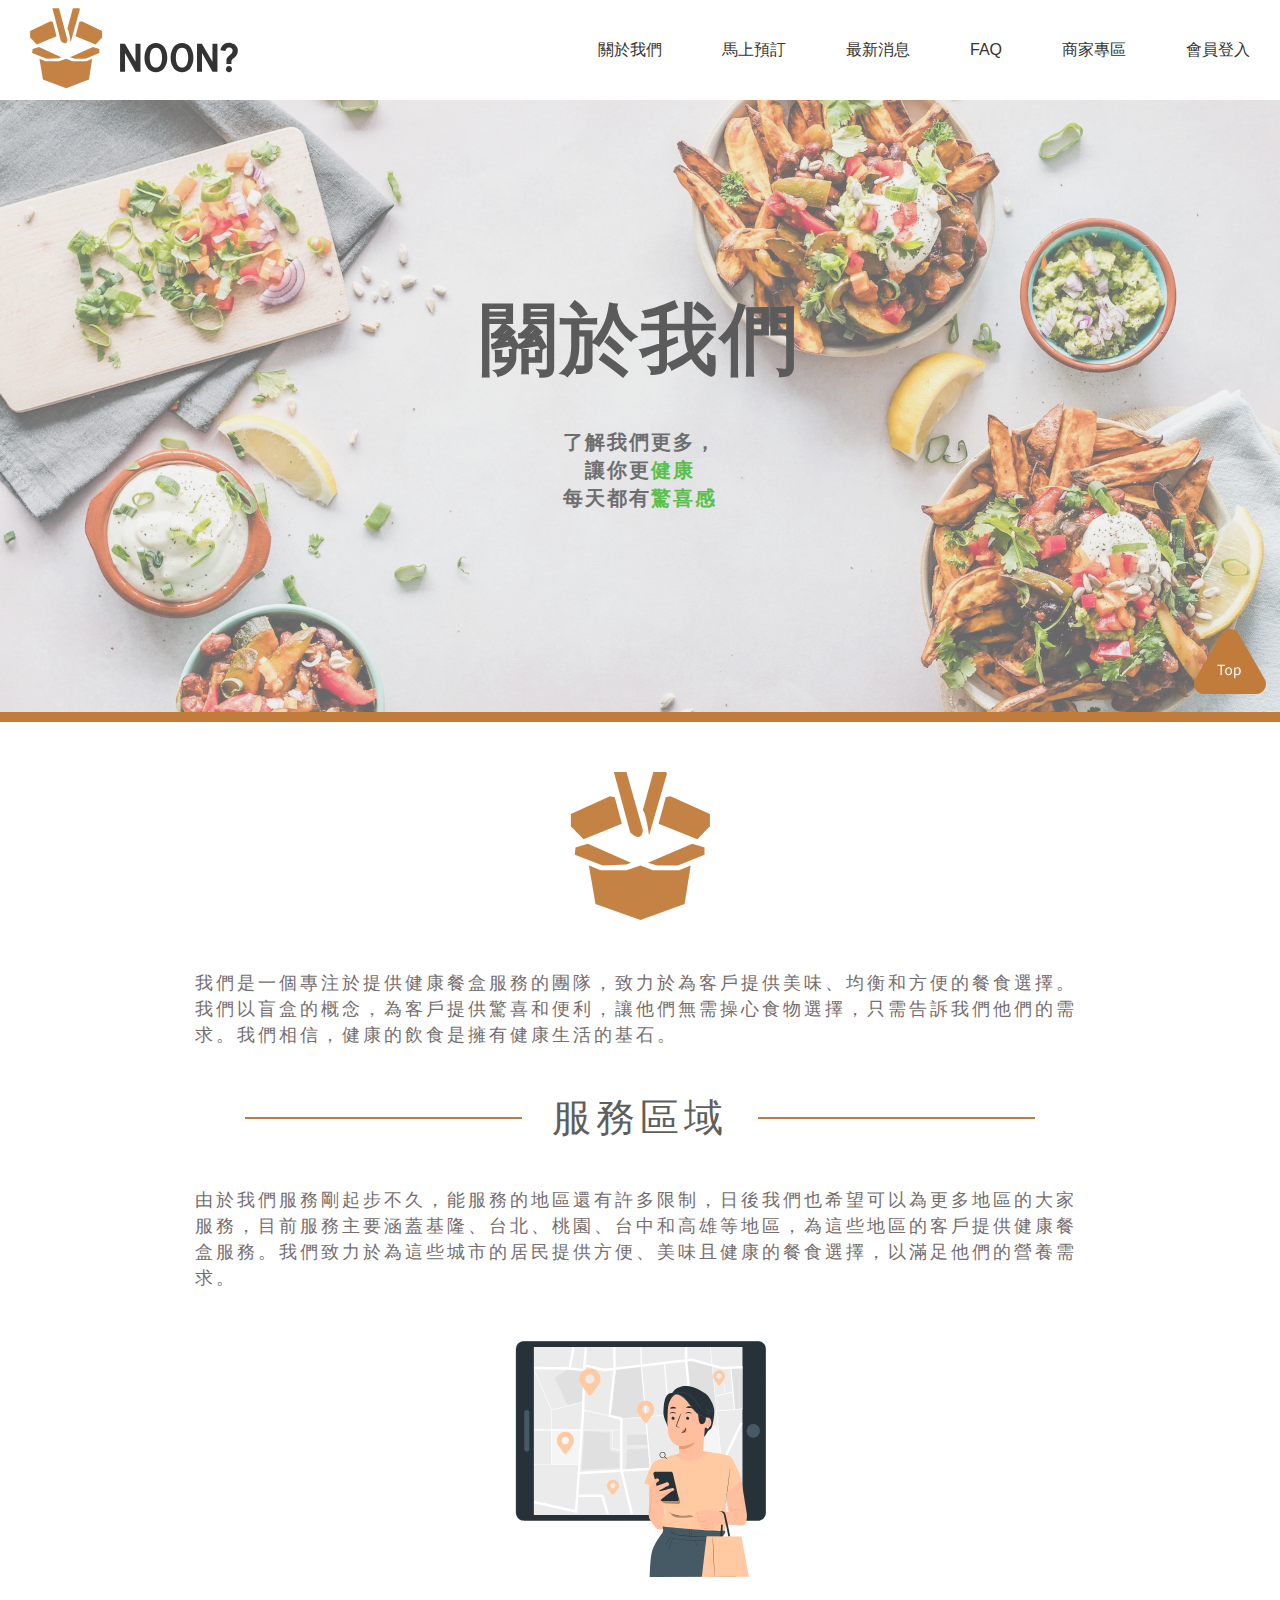
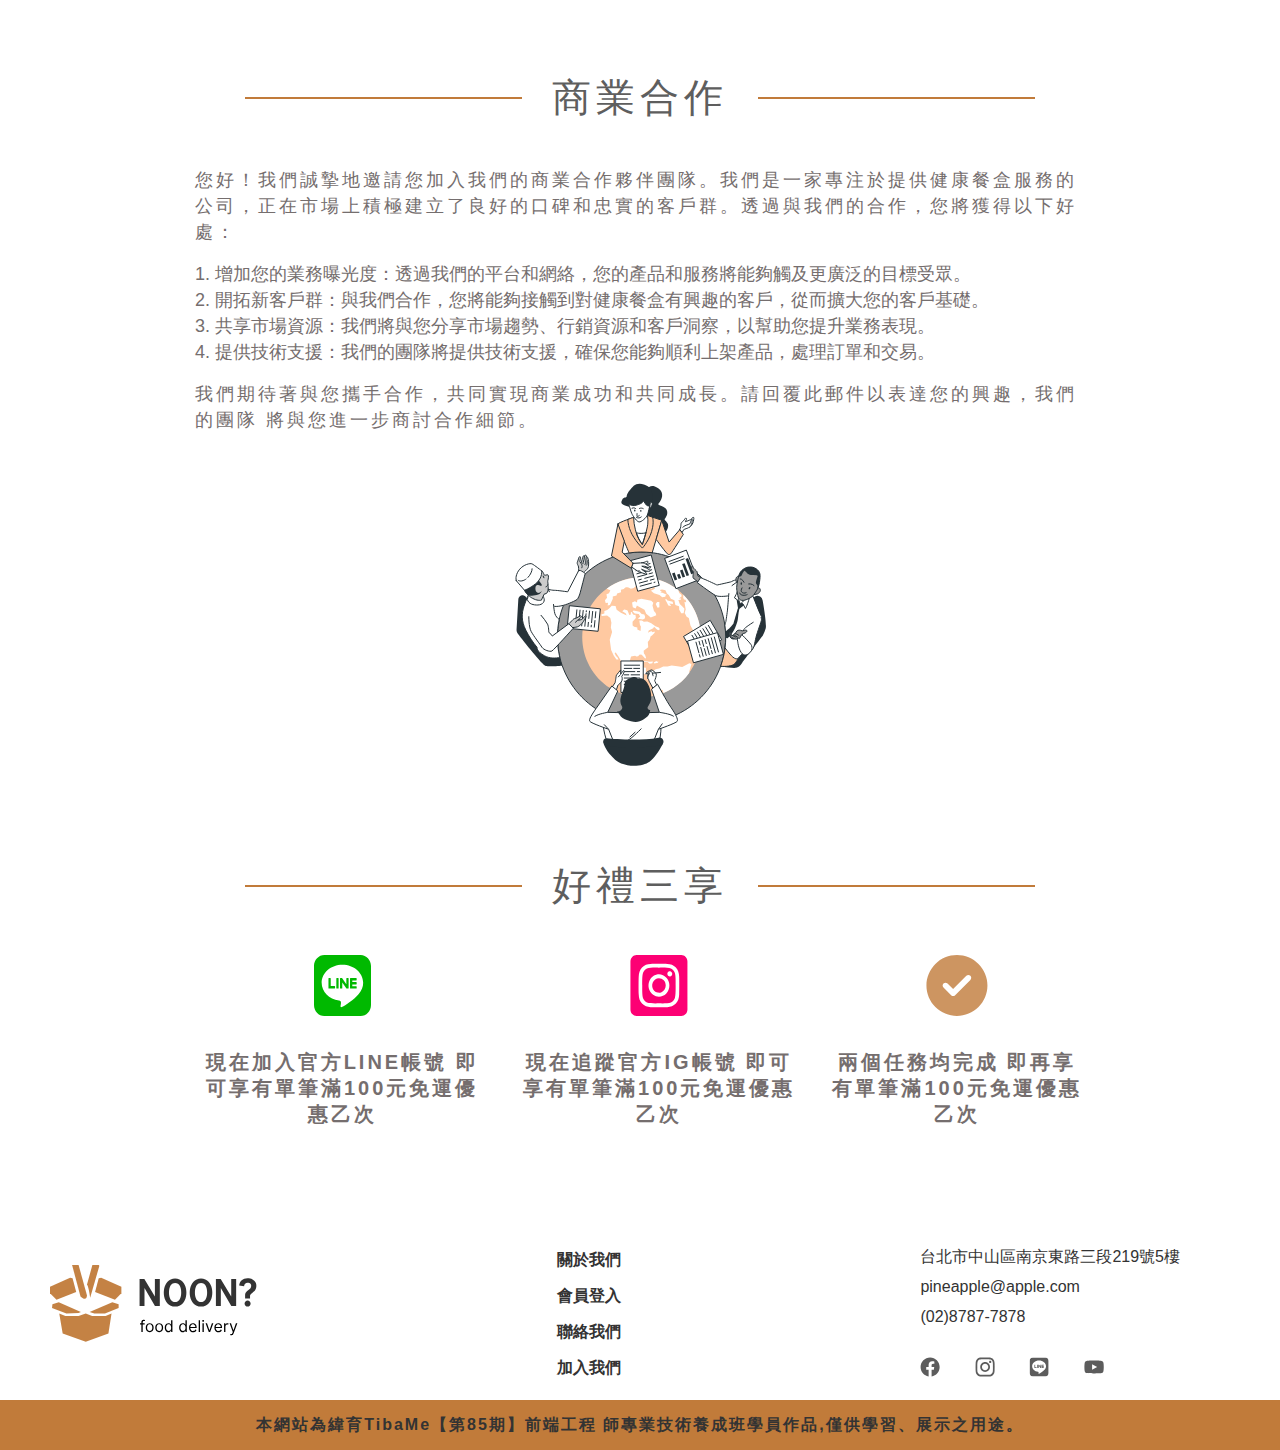
==== aboutus.html @ 1c85e72e "0707RWD" ====
<!DOCTYPE html>
<html lang="en">
  <head>
    <meta charset="UTF-8" />
    <meta name="viewport" content="width=device-width, initial-scale=1.0" />
    <title>NOON｜about us</title>
    <link
      href="https://fonts.googleapis.com/css2?family=Noto+Sans+TC&display=swap"
      rel="stylesheet"
    />
    <link
      rel="stylesheet"
      href="https://cdnjs.cloudflare.com/ajax/libs/font-awesome/6.4.0/css/all.min.css"
    />
    <link rel="shortcut icon" href="./pic/mark.png" />
    <link rel="bookmark" href="./pic/mark.png" />
    <link rel="stylesheet" href="./css/about.css" />
    <link rel="stylesheet" href="./css/universal.css" />
  </head>
  <body>
    <!-- 上欄位 -->
    <header>
      <div class="top">
        <a href="./index.html"><img src="./pic/LOGO3.svg" alt="" /></a>

        <ul>
          <li><a href="./aboutus.html">關於我們</a></li>
          <li><a href="./book.html">馬上預訂</a></li>
          <li><a href="./news.html">最新消息</a></li>
          <li><a href="./faq.html">FAQ</a></li>
          <li><a href="./MerchantZone.html">商家專區</a></li>
          <li><a href="#">會員登入</a></li>
        </ul>

        <!-- 漢堡 -->
        <div class="hamburger_line"></div>
      </div>
    </header>
    <!-- TOP fixed -->
    <div class="topFixed">
      <img src="./pic/TOP.svg" alt="" />
    </div>

    <!-- 中間大圖 -->
    <section class="bigpic">
      <div class="homebig">
        <h1>關於我們</h1>
        <p>
          了解我們更多，<br />讓你更<span>健康</span><br />每天都有<span
            >驚喜感</span
          >
        </p>
        <div class="filter"></div>
      </div>
    </section>
    <div class="line"></div>

    <!-- main -->
    <div class="main">
      <section class="midLogo">
        <img src="./pic/aboutmidlogo.svg" alt="" />
      </section>

      <p>
        我們是一個專注於提供健康餐盒服務的團隊，致力於為客戶提供美味、均衡和方便的餐食選擇。我們以盲盒的概念，為客戶提供驚喜和便利，讓他們無需操心食物選擇，只需告訴我們他們的需求。我們相信，健康的飲食是擁有健康生活的基石。
      </p>

      <!-- 服務區域  -->
      <div class="title">
        <h2>服務區域</h2>
      </div>

      <p>
        由於我們服務剛起步不久，能服務的地區還有許多限制，日後我們也希望可以為更多地區的大家服務，目前服務主要涵蓋基隆、台北、桃園、台中和高雄等地區，為這些地區的客戶提供健康餐盒服務。我們致力於為這些城市的居民提供方便、美味且健康的餐食選擇，以滿足他們的營養需求。
      </p>
      <div class="service">
        <img src="./pic/服務區域.svg" alt="" />
      </div>

      <!-- 商業合作  -->
      <div class="title">
        <h2>商業合作</h2>
      </div>

      <p>
        您好！我們誠摯地邀請您加入我們的商業合作夥伴團隊。我們是一家專注於提供健康餐盒服務的公司，正在市場上積極建立了良好的口碑和忠實的客戶群。透過與我們的合作，您將獲得以下好處：
      </p>
      <br />
      <ol>
        <li>
          增加您的業務曝光度：透過我們的平台和網絡，您的產品和服務將能夠觸及更廣泛的目標受眾。
        </li>
        <li>
          開拓新客戶群：與我們合作，您將能夠接觸到對健康餐盒有興趣的客戶，從而擴大您的客戶基礎。
        </li>
        <li>
          共享市場資源：我們將與您分享市場趨勢、行銷資源和客戶洞察，以幫助您提升業務表現。
        </li>
        <li>
          提供技術支援：我們的團隊將提供技術支援，確保您能夠順利上架產品，處理訂單和交易。
        </li>
      </ol>
      <br />
      <p>
        我們期待著與您攜手合作，共同實現商業成功和共同成長。請回覆此郵件以表達您的興趣，我們的團隊
        將與您進一步商討合作細節。
      </p>

      <div class="service">
        <img src="./pic/商業合作.svg" alt="" />
      </div>

      <!-- 好禮三享 -->
      <div class="title">
        <h2>好禮三享</h2>
      </div>

      <div class="gift">
        <ul>
          <li>
            <img src="./pic/line3.svg" alt="" />
            <h6>現在加入官方LINE帳號 即可享有單筆滿100元免運優惠乙次</h6>
          </li>
          <li>
            <img src="./pic/ig3.svg" alt="" />
            <h6>現在追蹤官方IG帳號 即可享有單筆滿100元免運優惠乙次</h6>
          </li>
          <li>
            <img src="./pic/circle3.svg" alt="" />
            <h6>兩個任務均完成 即再享有單筆滿100元免運優惠乙次</h6>
          </li>
        </ul>
      </div>
    </div>

    <footer>
      <div class="foot">
        <img src="./pic/footerlogo.svg" alt="" />

        <nav>
          <ul>
            <li><a href="#">關於我們</a></li>
            <li><a href="#">會員登入</a></li>
            <li><a href="#">聯絡我們</a></li>
            <li><a href="#">加入我們</a></li>
          </ul>
        </nav>

        <div class="rthings">
          <h6>台北市中山區南京東路三段219號5樓</h6>
          <h6>pineapple@apple.com</h6>
          <h6>(02)8787-7878</h6>

          <section class="links">
            <a href="#"><img src="./pic/FB.svg" alt="facebook" /></a>
            <a href="#"><img src="./pic/IG.svg" alt="instagram" /></a>
            <a href="#"><img src="./pic/line .svg" alt="line" /></a>
            <a href="#"><img src="./pic/Youtube.svg" alt="youtube" /></a>
          </section>
        </div>
      </div>
    </footer>
    <div class="TibaMe">
      <p>
        本網站為緯育TibaMe【第85期】前端工程
        師專業技術養成班學員作品,僅供學習、展示之用途。
      </p>
    </div>

    <script src="./js/header.js"></script>
  </body>
</html>
---- css/about.css ----
@import url(reset.css);

/* -------------------------- 中間大圖 -------------------*/
.homebig {
  background: url(../pic/aboutusbigpic.jpg);
  width: 100%;
  height: 100%;
  background-position: center;
  background-size: cover;
  display: flex;
  flex-direction: column;
  justify-content: center;
  align-items: center;
  opacity: 0.8;
}

.bigpic {
  position: relative;
}

.filter {
  width: 100%;
  height: 100%;
  background-color: rgba(202, 202, 202, 0.3);
  position: absolute;
  z-index: -1;
}

.line {
  width: 100%;
  height: 10px;
  background-color: #c17b3a;
}

.bigpic h1 {
  font-size: 78px;
  font-weight: bold;
  color: #333;
  text-align: center;
  margin-bottom: 50px;
  letter-spacing: 2px;
  margin-top: 200px;
}

.bigpic p {
  color: #4b4b4b;
  font-size: 20px;
  font-weight: bold;
  text-align: center;
  letter-spacing: 2px;
  line-height: 1.4;
  margin-bottom: 200px;
}

.bigpic span {
  color: #32b121;
}

/* ------------------------------------- main ----------------------------------- */
.main {
  /* display: flex;
  flex-direction: column;
  align-items: center; */
  margin: 0 auto;
  max-width: 890px;
  padding: 0 20px;
}

/* .main ol {
  list-style-type: decimal;
} */

.main li {
  color: #756e6e;
  line-height: 26px;
  font-size: 18px;
  list-style: number inside;
}

.midLogo {
  display: flex;
  justify-content: center;
}

.midLogo img {
  margin: 50px 0;
}

.main p {
  font-size: 18px;
  color: #756e6e;
  letter-spacing: 3px;
  line-height: 26px;
}

.service {
  display: flex;
  justify-content: center;
}

.service img {
  margin: 50px;
}

.gift {
  margin-bottom: 100px;
}

.gift ul {
  display: flex;
}

.gift ul li {
  display: flex;
  flex-direction: column;
  justify-content: center;
  align-items: center;
}

.gift ul li:nth-child(2) {
  margin: 0 30px;
}

.gift ul li h6 {
  font-size: 20px;
  color: #756e6e;
  letter-spacing: 3px;
  text-align: center;
  line-height: 26px;
  margin-top: 33px;
  font-weight: bold;
}
---- css/universal.css ----
@import url(reset.css);

body {
  font-family: "NotoSansTC", sans-serif;
  box-sizing: border-box;
}

/* ----------------------- header ------------------------------- */
.top {
  display: flex;
  width: 100%;
  align-items: center;
  /* box-shadow: 10px 5px 5px rgba(59, 58, 58, 0.4); */
}

.top.active > ul {
  display: block;
}

.top img {
  margin: 8px 0px 8px 30px;
}

.top ul {
  display: flex;
  margin-left: auto;
  /* align-items: center; */
  line-height: 100px;
}

.top ul li a {
  text-decoration: none;
  display: block;
  color: #333;
  text-align: center;
  padding: 0 30px;
}

.top li:hover {
  background-color: rgba(193, 123, 58, 0.2);
}

.hamburger_line {
  width: 50px;
  height: 6px;
  background-color: #c17b3a;
  position: relative;
  border-radius: 5px;
  /* display: none; */
  cursor: pointer;
  display: none;
}

.hamburger_line::before,
.hamburger_line::after {
  content: "";
  position: absolute;
  width: 50px;
  height: 6px;
  border-radius: 5px;
  background-color: #c17b3a;
  transition: 0.5s;
}

.hamburger_line::before {
  top: -16px;
}

.hamburger_line::after {
  top: 16px;
}

/* 快速開始、精選商家、品牌故事、美味城市 標題 */

.title {
  position: relative;
}

h2 {
  font-size: 39px;
  color: #5e5e5e;
  margin: 50px;
  letter-spacing: 5px;
  text-align: center;
  display: flex;
  align-items: center;
  white-space: nowrap;
}

.title > h2::before {
  content: "";
  /* width: 270px; */
  height: 2px;
  background-color: #c17b3a;
  /* position: absolute;
  top: 30px;
  left: -250px; */
  margin: 0 30px 0 0;
  flex: 1 0 auto;
}

.title > h2::after {
  content: "";
  /* width: 270px; */
  height: 2px;
  background-color: #c17b3a;
  /* position: absolute;
  top: 30px;
  right: -250px; */
  margin-left: 30px;
  flex: 1 0 auto;
}

/* ---------------------------- footer ---------------------------- */
.foot {
  display: flex;
  width: 100%;
  position: relative;
  box-sizing: border-box;
  justify-content: space-between;
  align-items: center;
  margin-bottom: 20px;
}

.foot > img {
  width: 207px;
  margin-left: 50px;
}

nav {
  display: flex;
  /* flex-direction: column; */
}

nav ul {
  display: flex;
  flex-direction: column;
  /* width: 100%; */
}

nav ul li {
  flex-grow: 1;
  text-align: center;
  padding-top: 20px;
}

nav p {
  color: #333;
}

nav a {
  text-decoration: none;
  color: #333;
  font-size: 16px;
  font-weight: bold;
}

.rthings {
  box-sizing: border-box;
  padding-top: 20px;
  margin-right: 100px;
}

.rthings h6 {
  font-size: 16px;
  /* width: 235px; */
  line-height: 20px;
  color: #333;
  padding-bottom: 10px;
}

.links img {
  width: 20px;
  height: 20px;
  margin-top: 20px;
  padding-right: 30px;
}

.link img:last-child {
  width: 30px;
  height: 20px;
}

/* --------------------------------- TibaMe --------------------------------------- */
.TibaMe {
  text-align: center;
  background-color: #c17b3a;
  line-height: 50px;
  color: #333;
  letter-spacing: 2px;
  font-weight: bold;
}
/* ---------------------------------- TOP fixed ----------------------------------- */
.topFixed {
  position: relative;
}

.topFixed img {
  position: fixed;
  right: 0;
  bottom: 20%;
  z-index: 2;
  width: 100px;
  cursor: pointer;
}

/* RWD */
@media screen and (max-width: 1200px) {
  /* ============================ header ================================ */
  .top > ul {
    display: none;
    flex-direction: column;
    position: absolute;
    background-color: white;
    z-index: 3;
    top: 100px;
    width: 100%;
    font-size: 20px;
    letter-spacing: 3px;
  }

  .top {
    justify-content: space-between;
  }

  .hamburger_line {
    display: block;
    margin: 40px;
  }
}
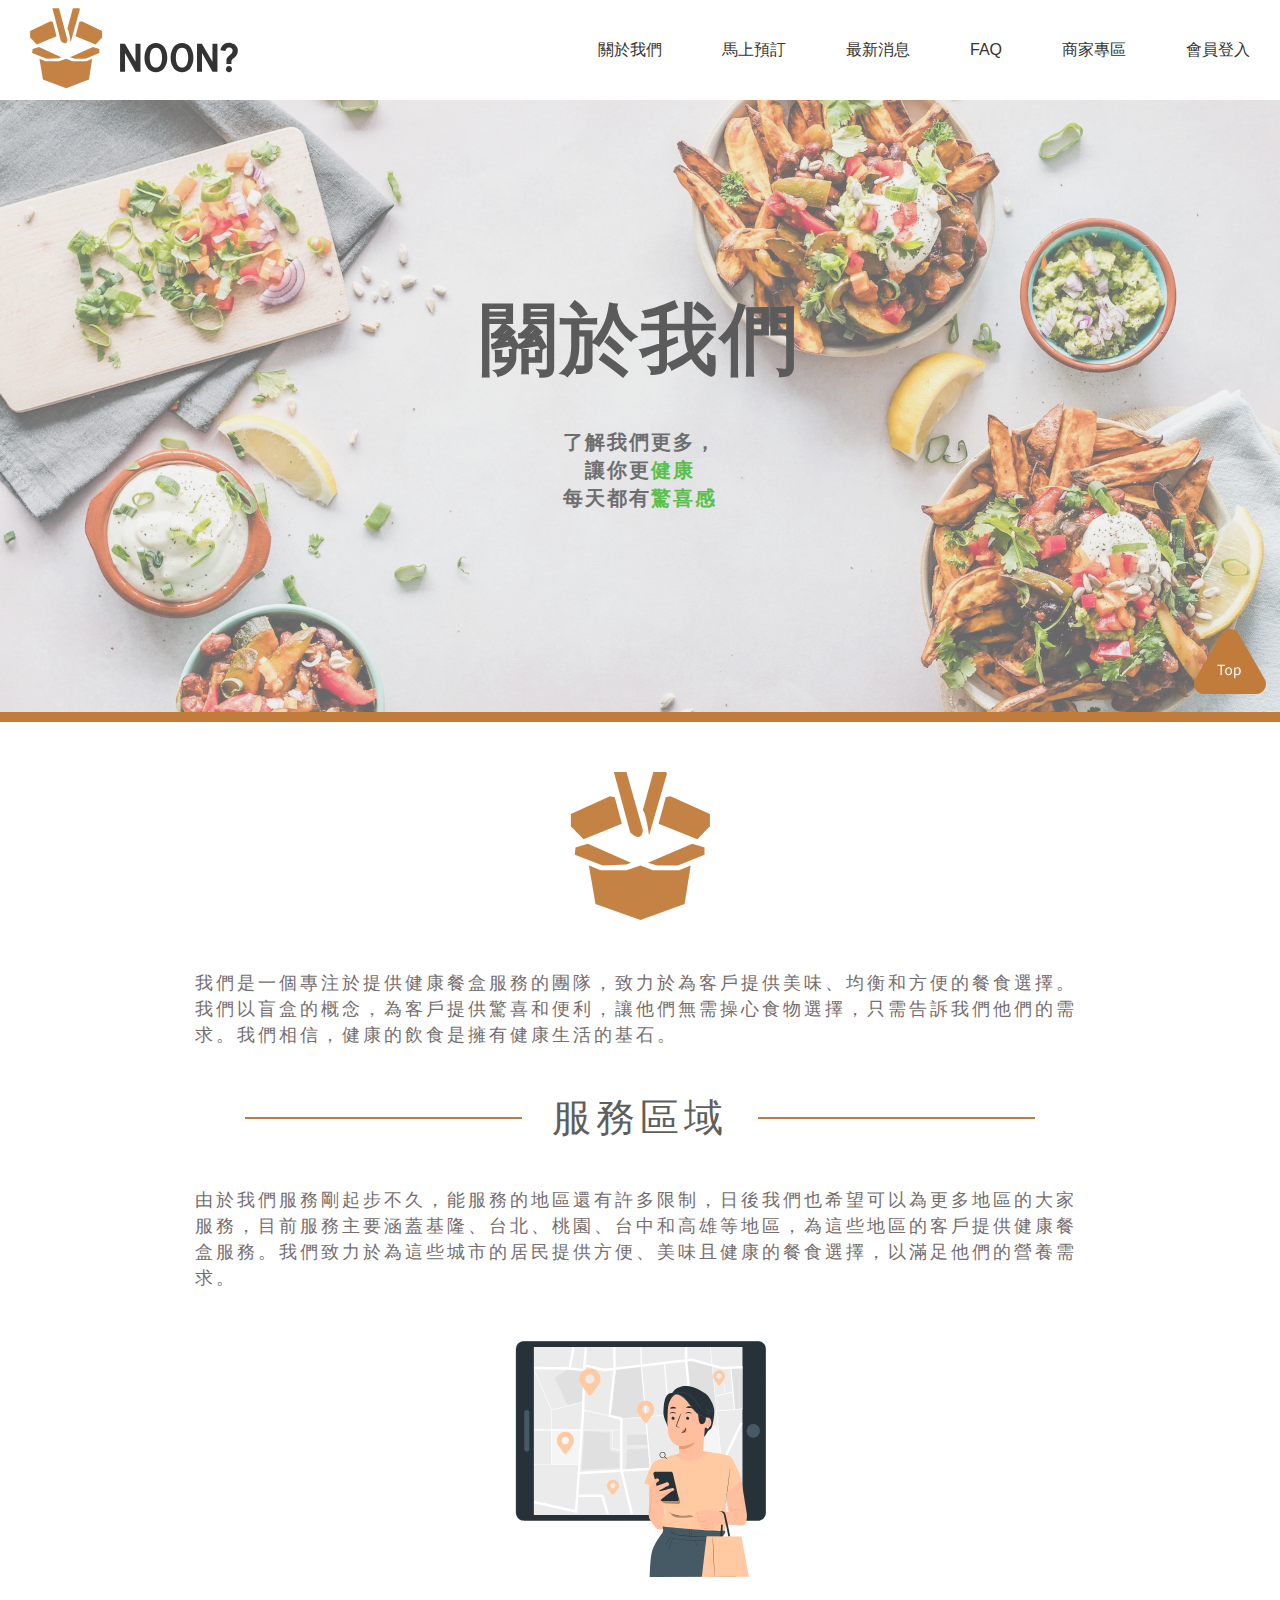
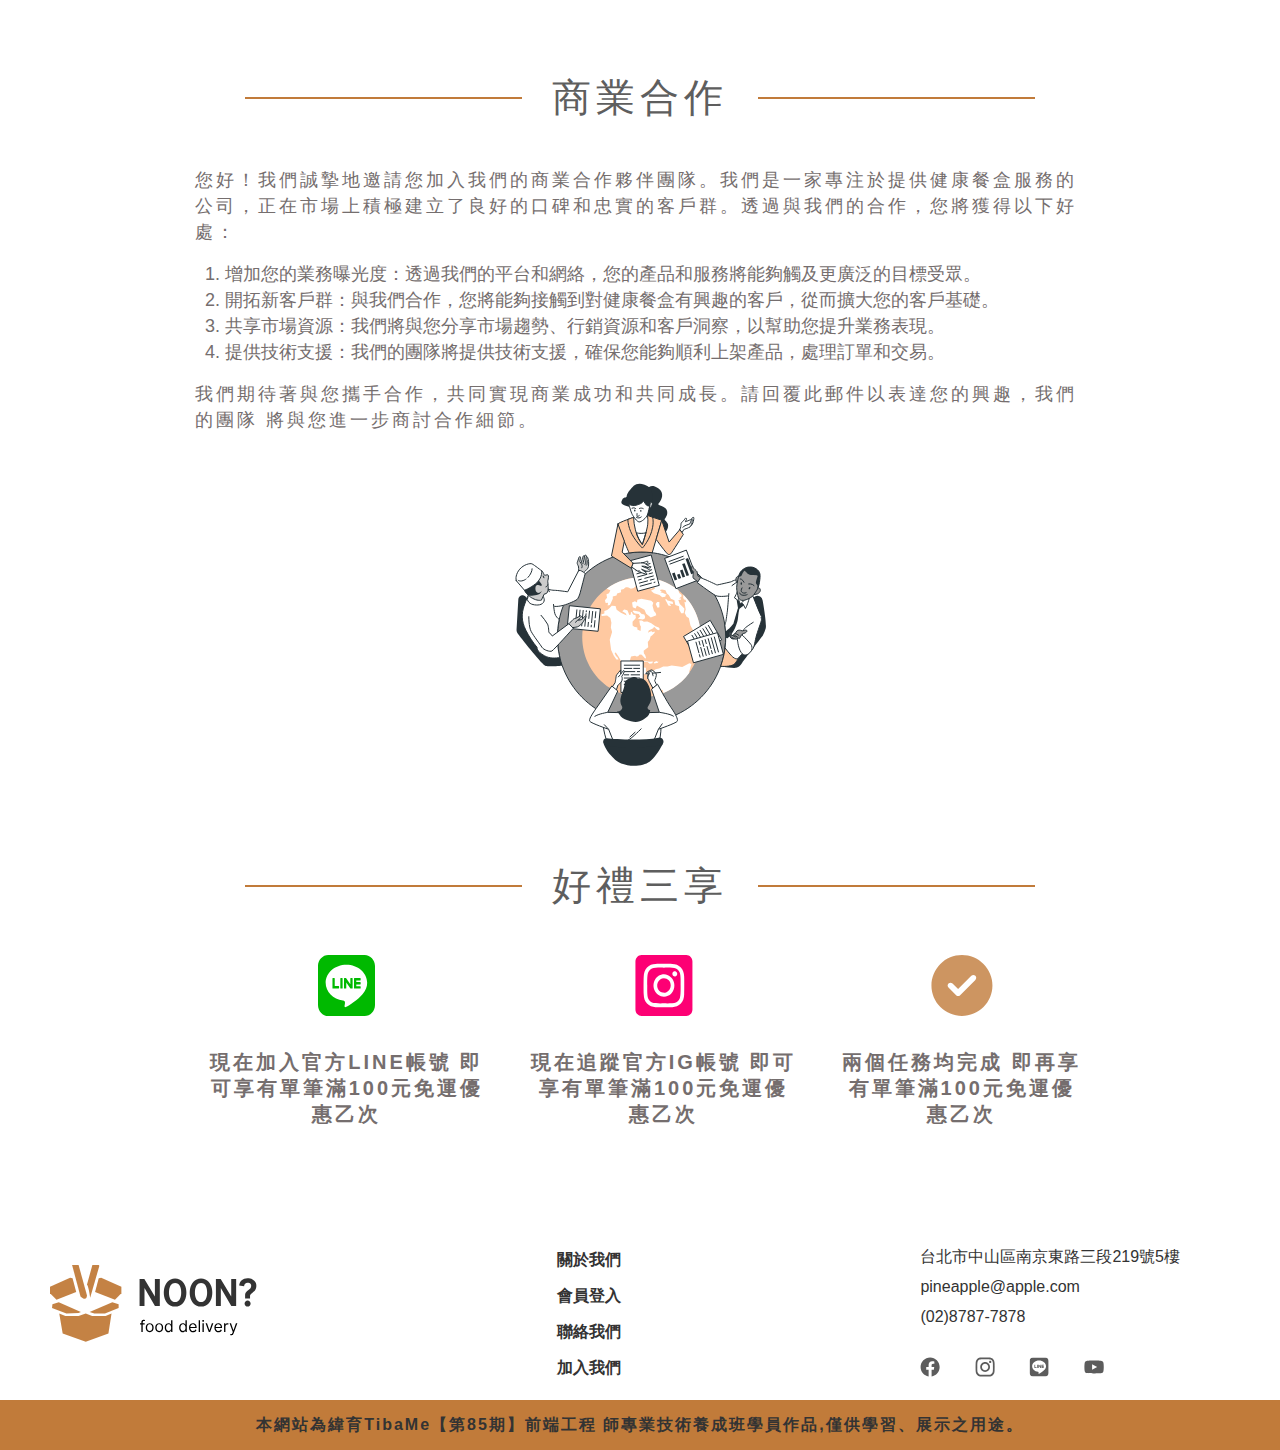
==== commit 11e3c39e: "0708 rwd fixed" ====
--- a/aboutus.html
+++ b/aboutus.html
@@ -33,7 +33,9 @@
         </ul>
 
         <!-- 漢堡 -->
-        <div class="hamburger_line"></div>
+        <div class="hamburger">
+          <div class="hamburger_line"></div>
+        </div>
       </div>
     </header>
     <!-- TOP fixed -->
@@ -167,6 +169,7 @@
       </p>
     </div>
 
+    <script src="https://code.jquery.com/jquery-3.6.0.min.js"></script>
     <script src="./js/header.js"></script>
   </body>
 </html>
--- a/css/about.css
+++ b/css/about.css
@@ -75,6 +75,7 @@
   line-height: 26px;
   font-size: 18px;
   list-style: number inside;
+  padding-left: 10px;
 }
 
 .midLogo {
--- a/css/universal.css
+++ b/css/universal.css
@@ -15,6 +15,7 @@
 
 .top.active > ul {
   display: block;
+  transition: all 2s;
 }
 
 .top img {
@@ -38,6 +39,13 @@
 
 .top li:hover {
   background-color: rgba(193, 123, 58, 0.2);
+}
+
+.hamburger {
+  cursor: pointer;
+  width: 50px;
+  height: 50px;
+  display: none;
 }
 
 .hamburger_line {
@@ -223,8 +231,69 @@
     justify-content: space-between;
   }
 
+  .hamburger {
+    display: block;
+    margin-right: 20px;
+  }
+
   .hamburger_line {
     display: block;
-    margin: 40px;
-  }
-}
+    top: 20px;
+  }
+}
+
+@media screen and (max-width: 768px) {
+  /* ======================== footer ===================================== */
+  nav {
+    display: none;
+  }
+
+  .rthings {
+    margin-right: 20px;
+  }
+}
+
+@media screen and (max-width: 430px) {
+  /* ======================== 中間大圖 ===================================== */
+  .homebig {
+    padding: 0 10px;
+    box-sizing: border-box;
+  }
+  /* ======================== footer ===================================== */
+  .foot img {
+    margin-left: 20px;
+  }
+
+  .rthings {
+    padding: 0;
+    margin-right: 0;
+  }
+
+  .rthings h6 {
+    display: none;
+  }
+
+  .foot {
+    display: flex;
+    flex-direction: column;
+    margin-top: 30px;
+  }
+
+  .links a img {
+    width: 40px;
+    height: 40px;
+  }
+
+  .title > h2::before,
+  .title > h2::after {
+    display: none;
+  }
+
+  .title > h2 {
+    text-align: center;
+    display: block;
+    background-color: #fff2e5;
+    padding: 20px;
+    border-radius: 8px;
+  }
+}
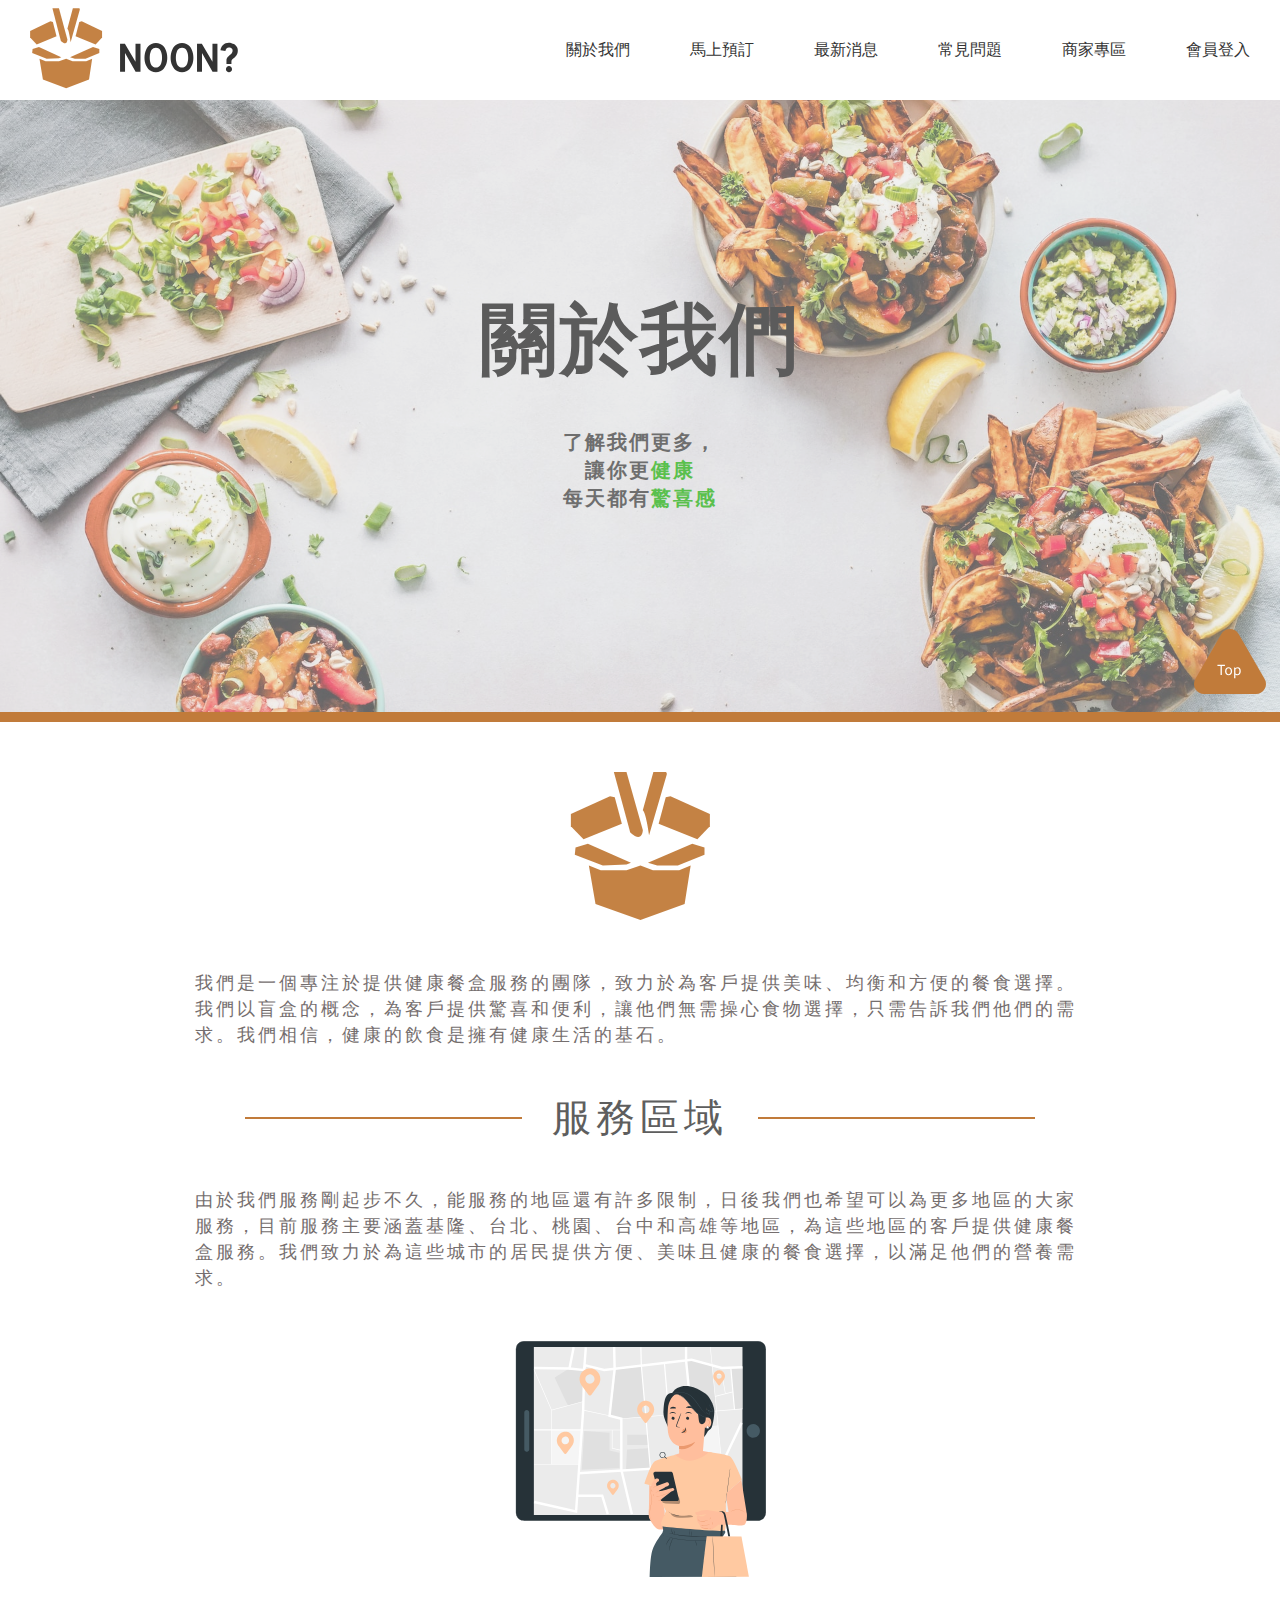
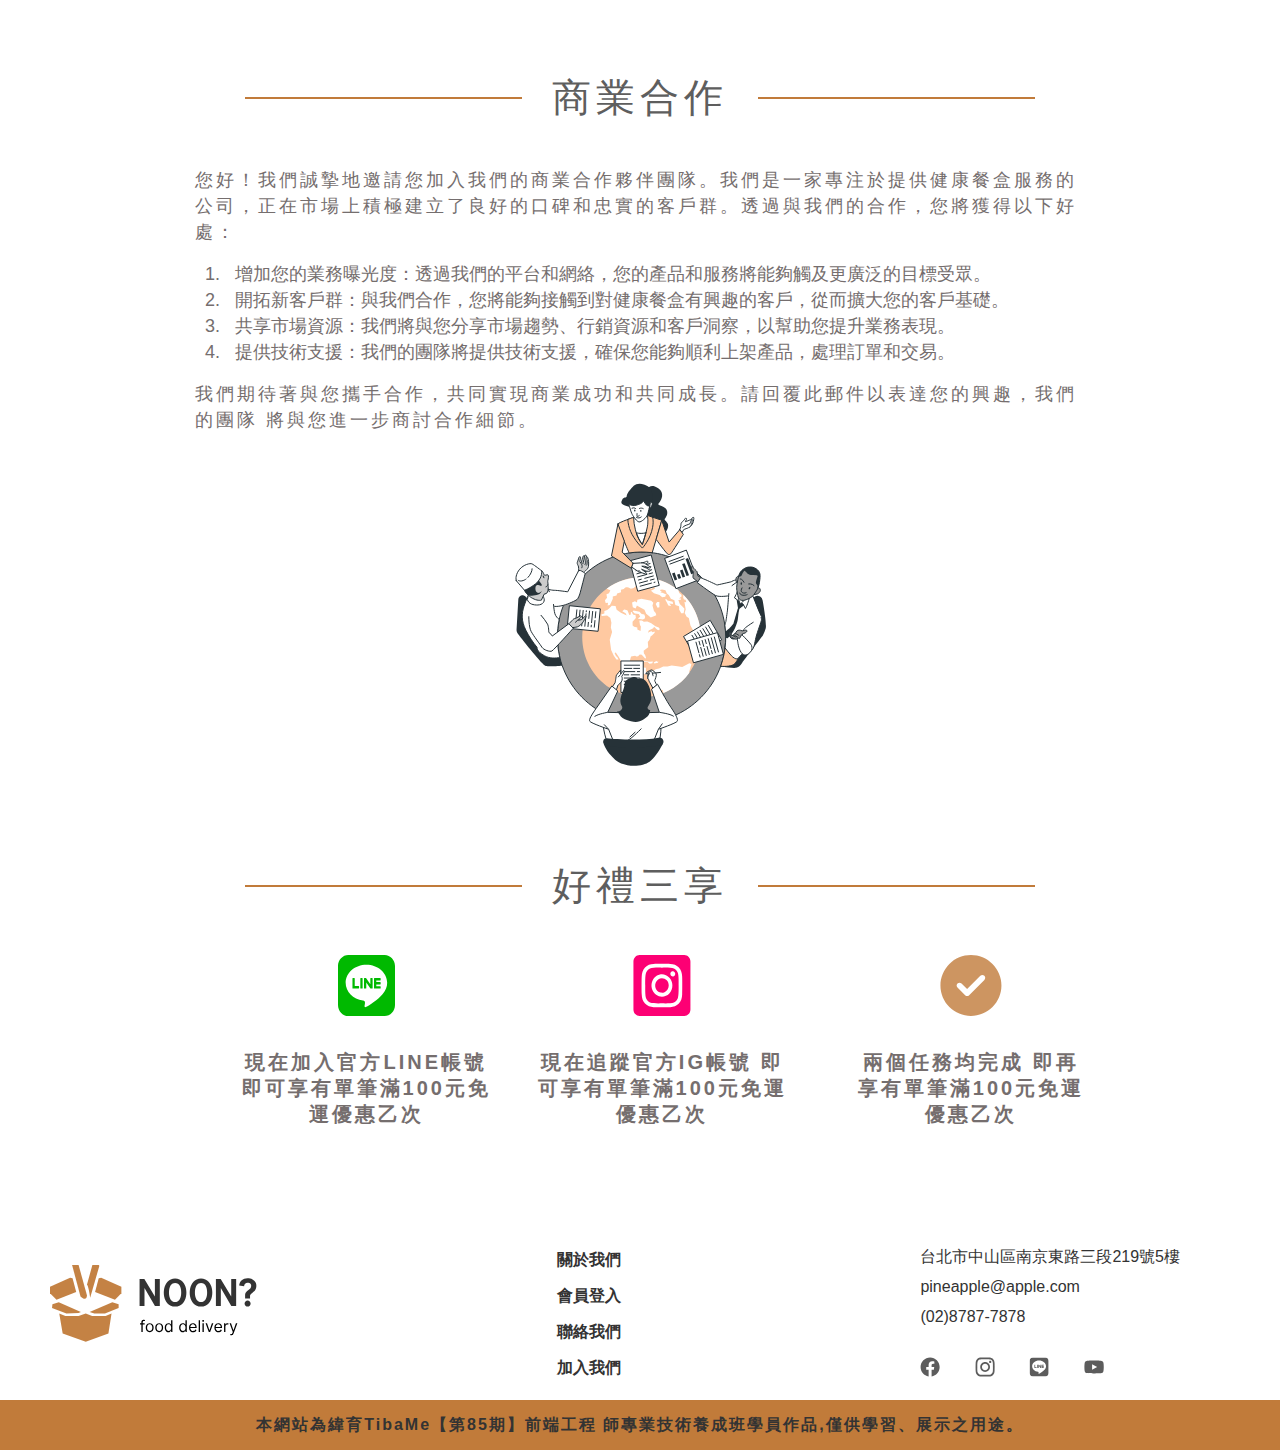
==== commit f6e7e2d1: "0709 RWD5" ====
--- a/aboutus.html
+++ b/aboutus.html
@@ -23,11 +23,11 @@
       <div class="top">
         <a href="./index.html"><img src="./pic/LOGO3.svg" alt="" /></a>
 
-        <ul>
+        <ul class="droplist">
           <li><a href="./aboutus.html">關於我們</a></li>
           <li><a href="./book.html">馬上預訂</a></li>
           <li><a href="./news.html">最新消息</a></li>
-          <li><a href="./faq.html">FAQ</a></li>
+          <li><a href="./faq.html">常見問題</a></li>
           <li><a href="./MerchantZone.html">商家專區</a></li>
           <li><a href="#">會員登入</a></li>
         </ul>
--- a/css/about.css
+++ b/css/about.css
@@ -74,7 +74,8 @@
   color: #756e6e;
   line-height: 26px;
   font-size: 18px;
-  list-style: number inside;
+  list-style-type: decimal;
+  margin-left: 30px;
   padding-left: 10px;
 }
 
@@ -131,3 +132,21 @@
   margin-top: 33px;
   font-weight: bold;
 }
+
+/* RWD */
+@media screen and (max-width: 768px) {
+  /* ======================== gift ===================================  */
+  .gift ul {
+    flex-direction: column;
+    align-items: center;
+  }
+
+  .gift ul li {
+    margin: 20px 0 0 0;
+    padding: 0;
+  }
+
+  .gift ul li:nth-child(2) {
+    margin: 20px 0 0 0;
+  }
+}
--- a/css/universal.css
+++ b/css/universal.css
@@ -10,12 +10,10 @@
   display: flex;
   width: 100%;
   align-items: center;
-  /* box-shadow: 10px 5px 5px rgba(59, 58, 58, 0.4); */
 }
 
 .top.active > ul {
   display: block;
-  transition: all 2s;
 }
 
 .top img {
@@ -54,9 +52,7 @@
   background-color: #c17b3a;
   position: relative;
   border-radius: 5px;
-  /* display: none; */
   cursor: pointer;
-  display: none;
 }
 
 .hamburger_line::before,
@@ -213,18 +209,22 @@
 }
 
 /* RWD */
-@media screen and (max-width: 1200px) {
+@media screen and (max-width: 1000px) {
   /* ============================ header ================================ */
   .top > ul {
     display: none;
     flex-direction: column;
     position: absolute;
-    background-color: white;
+    background-color: rgba(249, 249, 249, 0.958);
     z-index: 3;
-    top: 100px;
+    top: 99px;
     width: 100%;
     font-size: 20px;
     letter-spacing: 3px;
+  }
+
+  .top > ul li {
+    border-bottom: 1px solid rgb(193, 128, 53);
   }
 
   .top {
@@ -253,7 +253,7 @@
   }
 }
 
-@media screen and (max-width: 430px) {
+@media screen and (max-width: 428px) {
   /* ======================== 中間大圖 ===================================== */
   .homebig {
     padding: 0 10px;
@@ -289,11 +289,15 @@
     display: none;
   }
 
+  .title {
+    background-color: #fff2e5;
+    border-radius: 8px;
+    width: 100%;
+  }
+
   .title > h2 {
-    text-align: center;
+    /* text-align: center; */
     display: block;
-    background-color: #fff2e5;
     padding: 20px;
-    border-radius: 8px;
-  }
-}
+  }
+}
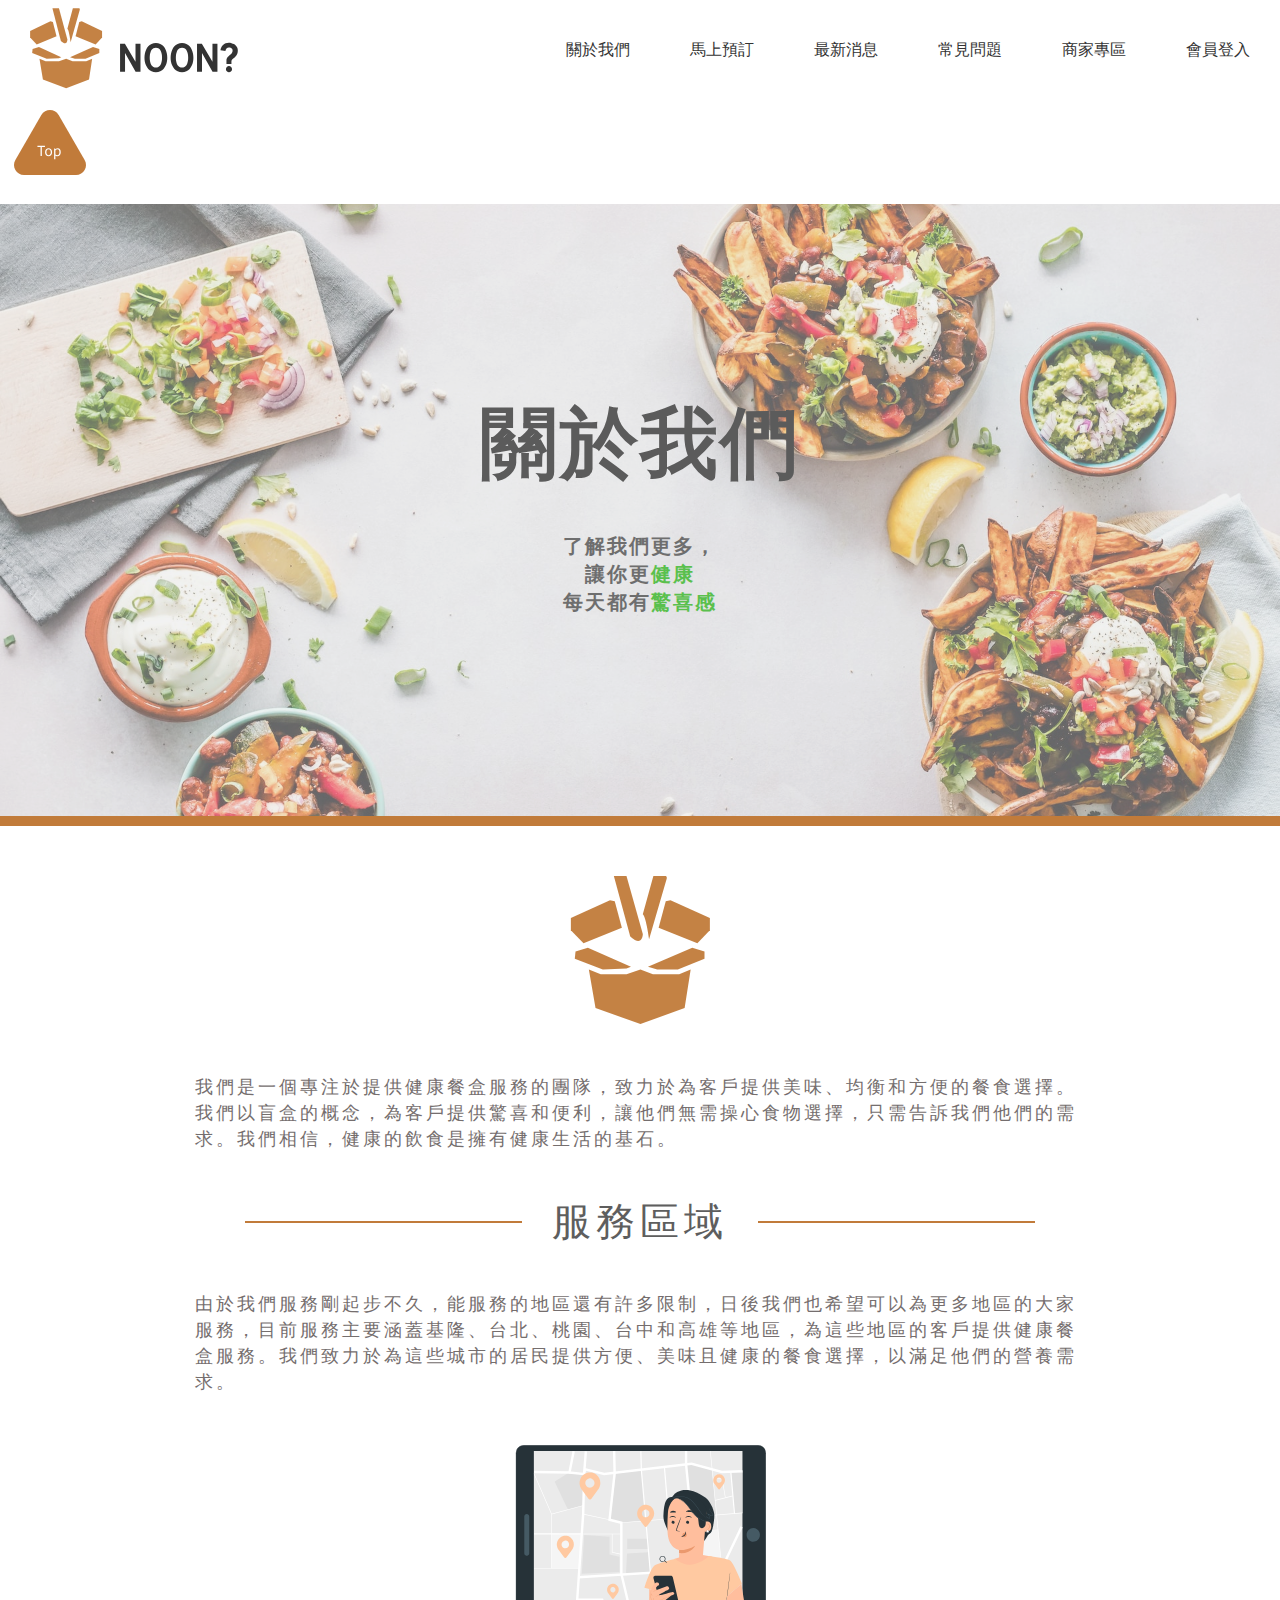
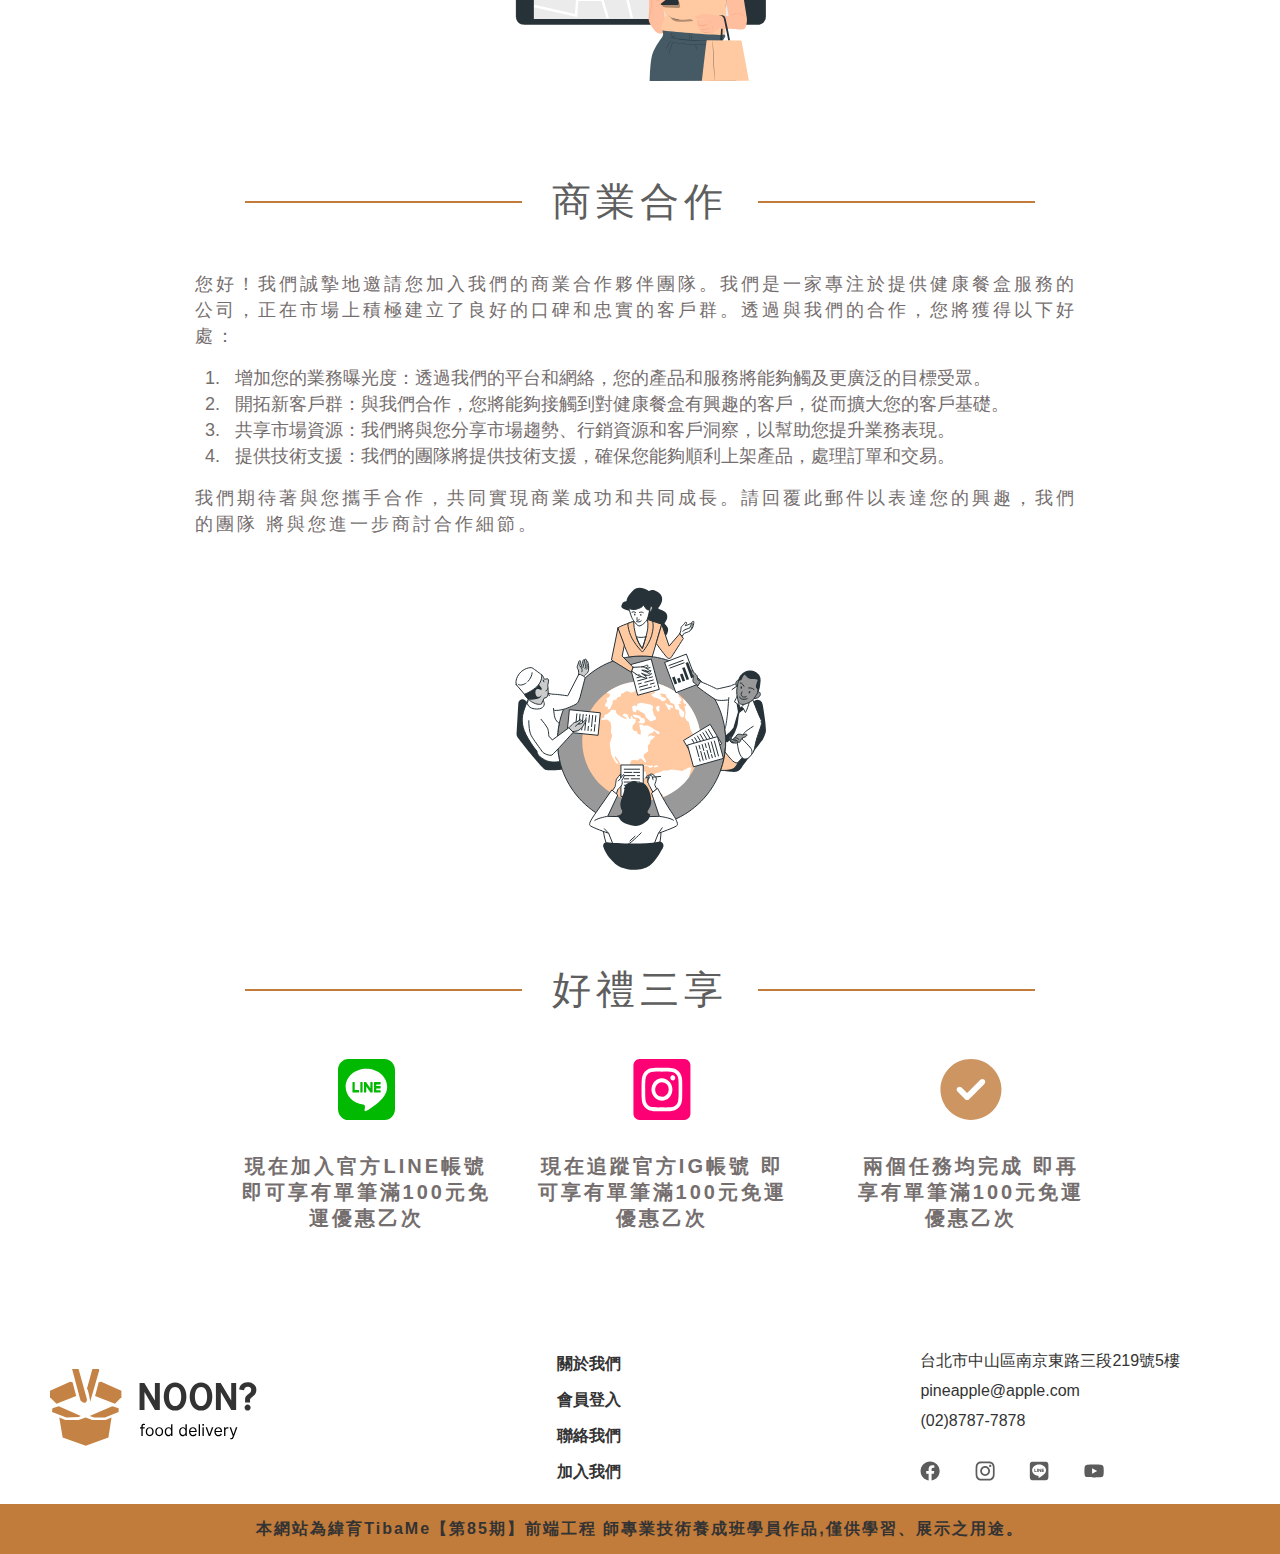
==== commit 703fd6dc: "0710 7page complete" ====
--- a/aboutus.html
+++ b/aboutus.html
@@ -76,7 +76,7 @@
         由於我們服務剛起步不久，能服務的地區還有許多限制，日後我們也希望可以為更多地區的大家服務，目前服務主要涵蓋基隆、台北、桃園、台中和高雄等地區，為這些地區的客戶提供健康餐盒服務。我們致力於為這些城市的居民提供方便、美味且健康的餐食選擇，以滿足他們的營養需求。
       </p>
       <div class="service">
-        <img src="./pic/服務區域.svg" alt="" />
+        <img src="./pic/service_1.svg" alt="" />
       </div>
 
       <!-- 商業合作  -->
@@ -109,7 +109,7 @@
       </p>
 
       <div class="service">
-        <img src="./pic/商業合作.svg" alt="" />
+        <img src="./pic/service_2.svg" alt="" />
       </div>
 
       <!-- 好禮三享 -->
@@ -170,6 +170,6 @@
     </div>
 
     <script src="https://code.jquery.com/jquery-3.6.0.min.js"></script>
-    <script src="./js/header.js"></script>
+    <script src="./js/universal.js"></script>
   </body>
 </html>
--- a/css/universal.css
+++ b/css/universal.css
@@ -1,4 +1,8 @@
 @import url(reset.css);
+
+html {
+  scroll-behavior: smooth;
+}
 
 body {
   font-family: "NotoSansTC", sans-serif;
@@ -194,18 +198,30 @@
   letter-spacing: 2px;
   font-weight: bold;
 }
-/* ---------------------------------- TOP fixed ----------------------------------- */
-.topFixed {
-  position: relative;
-}
-
-.topFixed img {
+/* ---------------------------------- progress ----------------------------------- */
+#progress {
   position: fixed;
-  right: 0;
-  bottom: 20%;
-  z-index: 2;
-  width: 100px;
+  bottom: 20px;
+  right: 10px;
+  width: 70px;
+  height: 70px;
+  display: none;
+  place-items: center;
+  border-radius: 50%;
+  box-shadow: 0 0 10px rgba(0, 0, 0, 0.2);
   cursor: pointer;
+}
+
+#progress-value {
+  display: block;
+  height: calc(100% - 15px);
+  width: calc(100% - 15px);
+  background-color: #ffffff;
+  border-radius: 50%;
+  display: grid;
+  place-items: center;
+  font-size: 35px;
+  color: #001a2e;
 }
 
 /* RWD */
@@ -253,7 +269,7 @@
   }
 }
 
-@media screen and (max-width: 428px) {
+@media screen and (max-width: 440px) {
   /* ======================== 中間大圖 ===================================== */
   .homebig {
     padding: 0 10px;
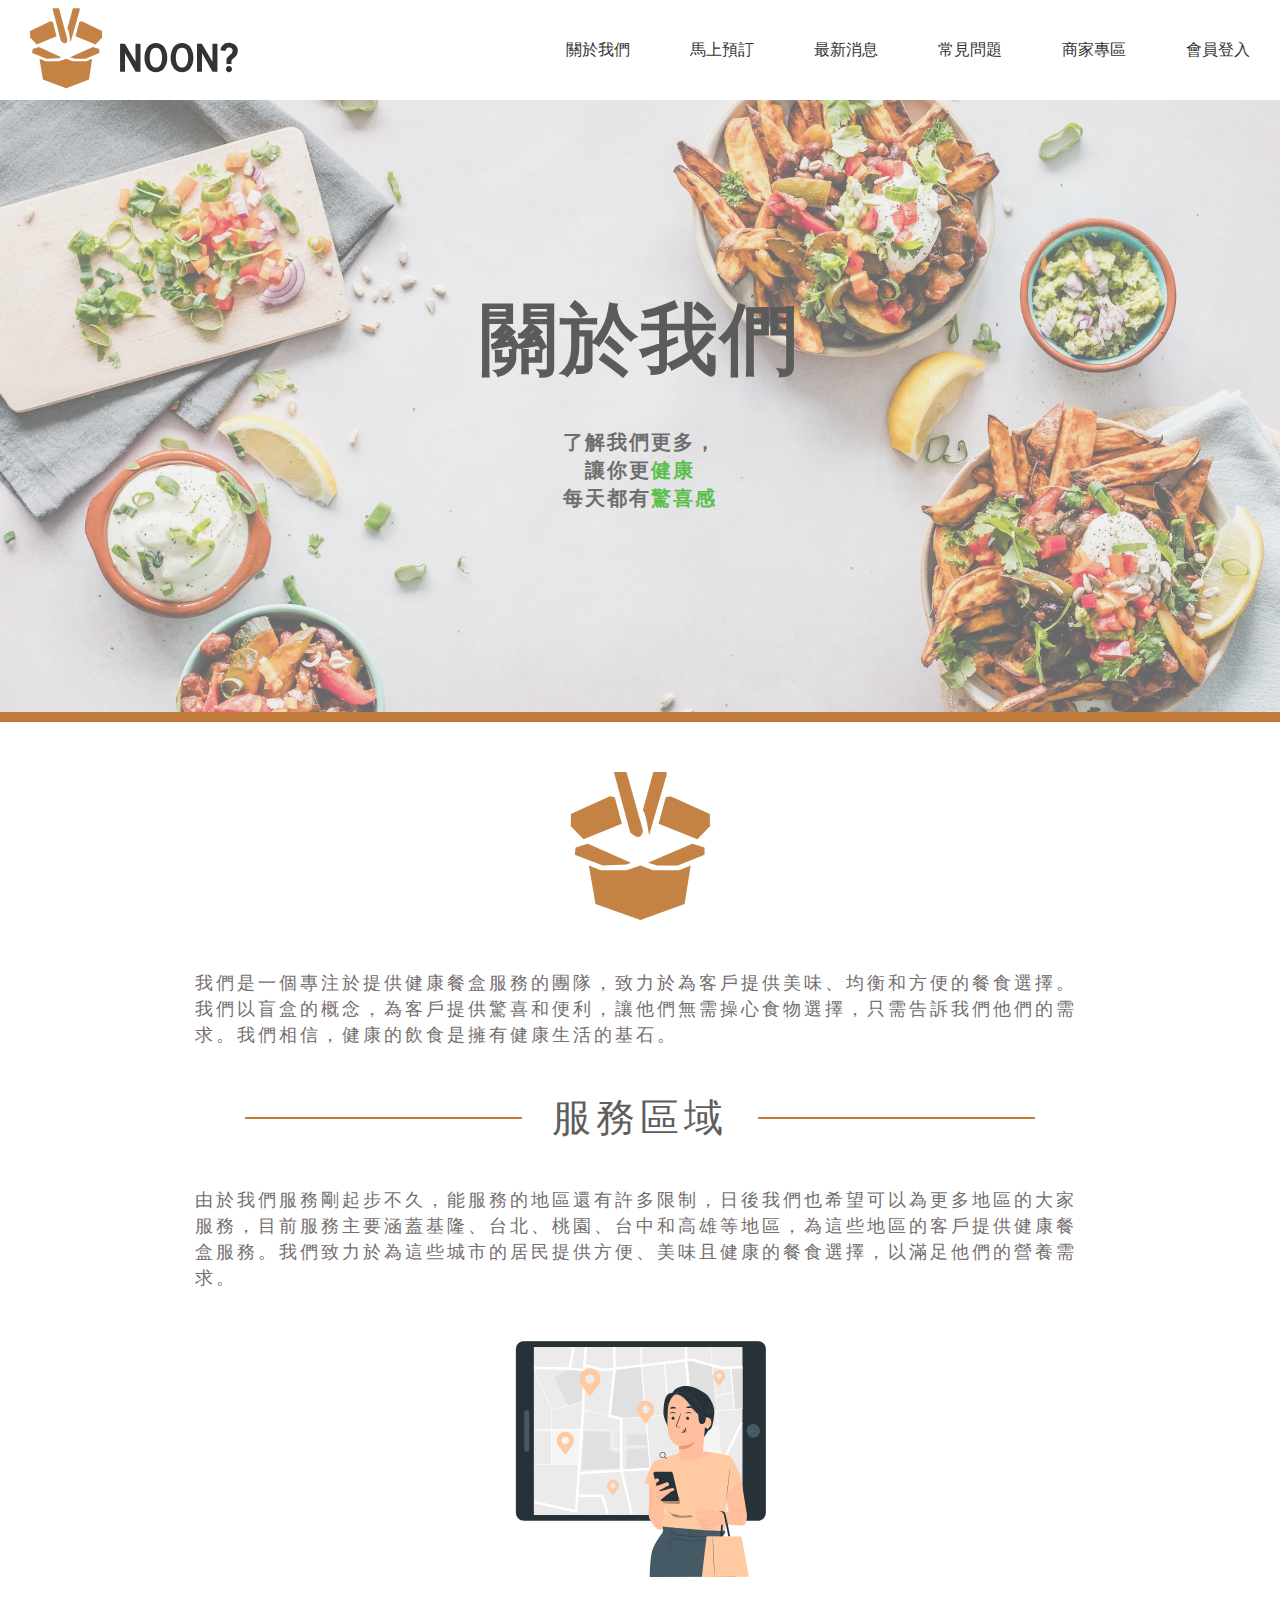
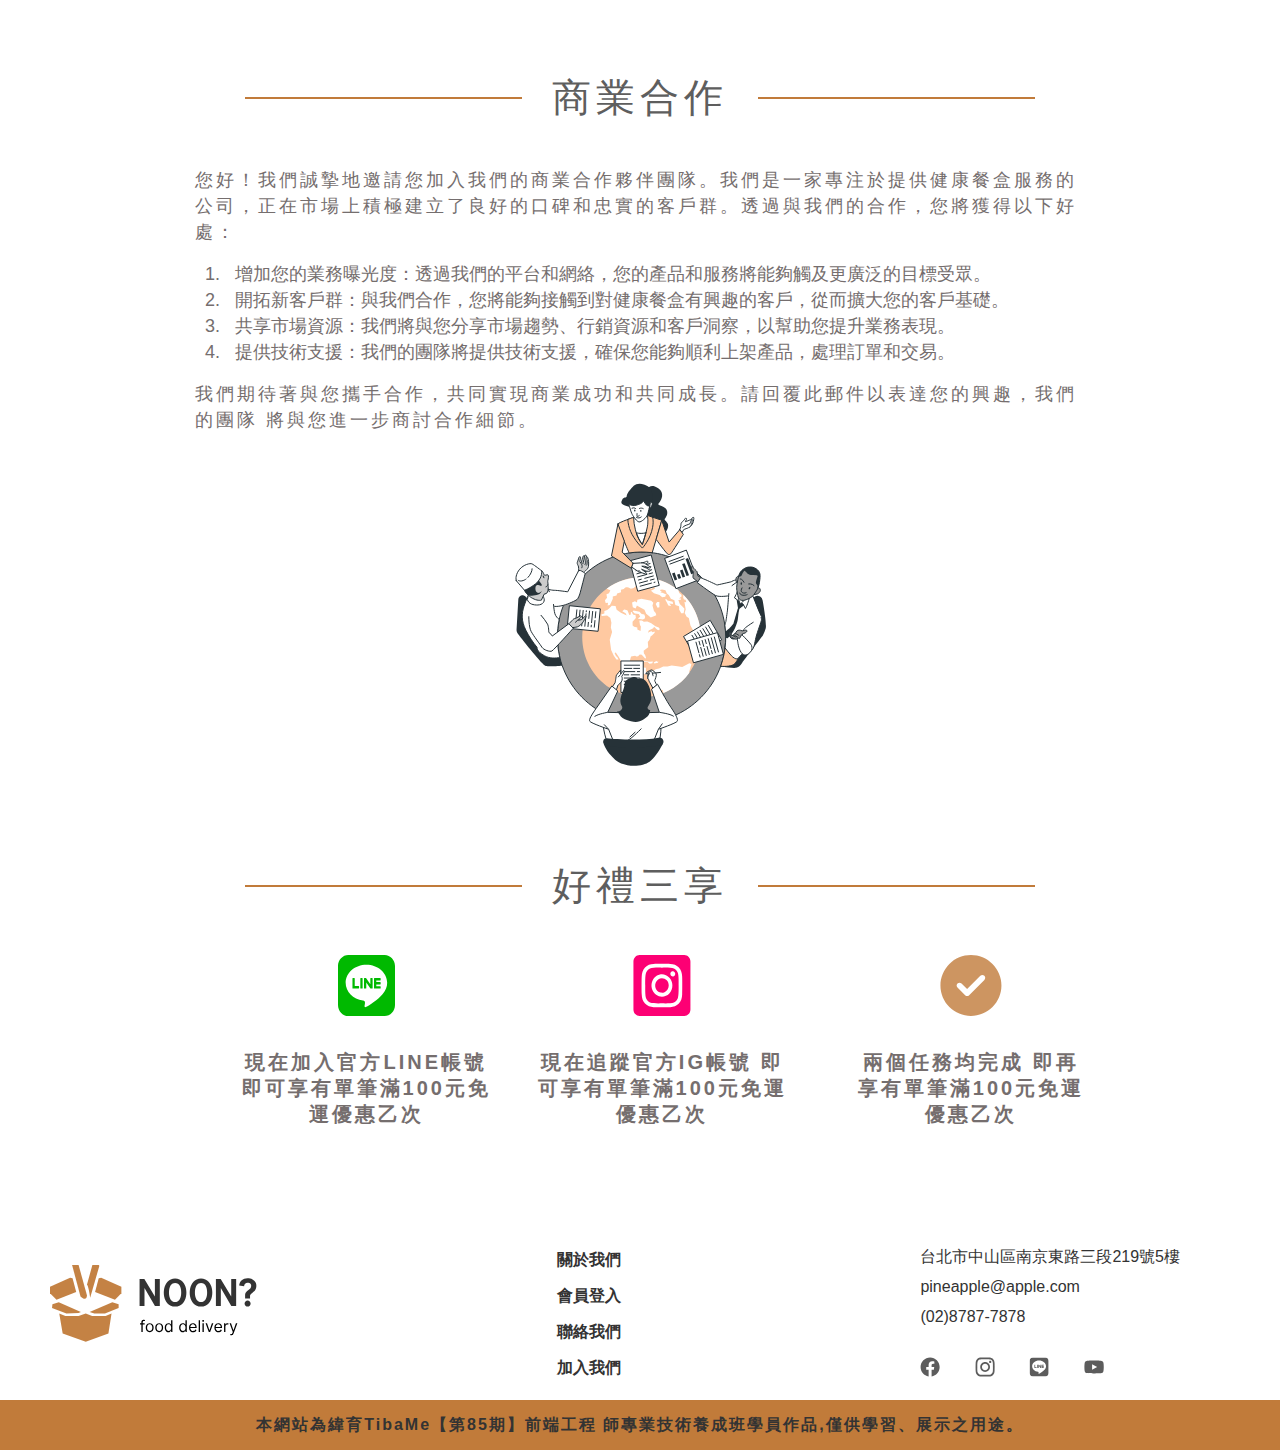
==== commit f4e31810: "0710 7page completed" ====
--- a/aboutus.html
+++ b/aboutus.html
@@ -38,9 +38,10 @@
         </div>
       </div>
     </header>
-    <!-- TOP fixed -->
-    <div class="topFixed">
-      <img src="./pic/TOP.svg" alt="" />
+
+    <!-- progress -->
+    <div id="progress">
+      <span id="progress-value">&#129045;</span>
     </div>
 
     <!-- 中間大圖 -->
--- a/css/universal.css
+++ b/css/universal.css
@@ -203,13 +203,14 @@
   position: fixed;
   bottom: 20px;
   right: 10px;
-  width: 70px;
-  height: 70px;
+  width: 50px;
+  height: 50px;
   display: none;
   place-items: center;
   border-radius: 50%;
   box-shadow: 0 0 10px rgba(0, 0, 0, 0.2);
   cursor: pointer;
+  z-index: 5;
 }
 
 #progress-value {
